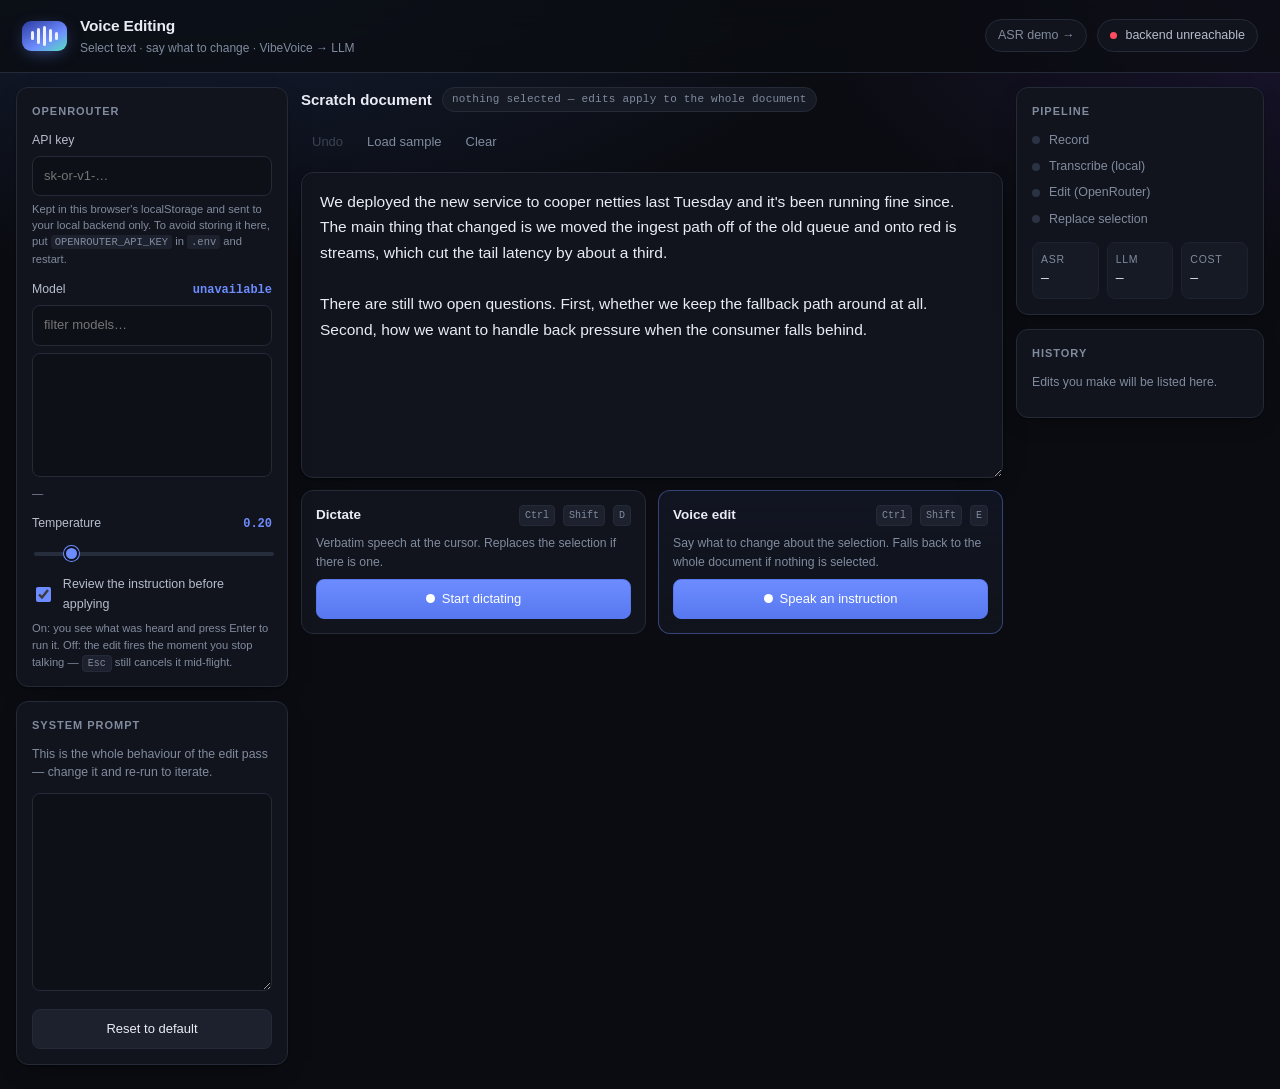
==== frontend/web/editor.html @ 38c7bf26 "Voice editing: select text, speak an instruction, an LLM rewrites it A second page (editor.html) pro" ====
<!doctype html>
<html lang="en">
<head>
<meta charset="utf-8">
<meta name="viewport" content="width=device-width, initial-scale=1">
<title>Voice Editing — VibeVoice</title>
<link rel="stylesheet" href="styles.css">
<link rel="stylesheet" href="editor.css">
<link rel="icon" href="data:image/svg+xml,<svg xmlns='http://www.w3.org/2000/svg' viewBox='0 0 32 32'><text y='26' font-size='26'>🗣️</text></svg>">
</head>
<body>

<header class="topbar">
  <div class="brand">
    <div class="brand-mark" aria-hidden="true">
      <span></span><span></span><span></span><span></span><span></span>
    </div>
    <div class="brand-text">
      <h1>Voice Editing</h1>
      <p>Select text · say what to change · VibeVoice → LLM</p>
    </div>
  </div>
  <div class="topbar-right">
    <a class="navlink" href="/">ASR demo →</a>
    <div class="health" id="health">
      <span class="dot" id="health-dot"></span>
      <span id="health-text">connecting…</span>
    </div>
  </div>
</header>

<main class="layout editor-layout">

  <!-- ---------------------------------------------------------- settings -->
  <aside class="rail rail-left">
    <section class="panel">
      <h2>OpenRouter</h2>
      <div id="key-server" class="key-note ok" hidden>
        Using the key from the backend environment. Nothing is stored in this browser.
      </div>
      <label class="field" id="key-field">
        <span>API key</span>
        <input type="password" id="api-key" placeholder="sk-or-v1-…" autocomplete="off" spellcheck="false">
        <small>Kept in this browser's localStorage and sent to your local backend only.
          To avoid storing it here, put <code>OPENROUTER_API_KEY</code> in <code>.env</code> and restart.</small>
      </label>

      <label class="field">
        <span>Model <b id="model-count"></b></span>
        <input type="text" id="model-search" placeholder="filter models…" spellcheck="false">
        <select id="model" size="8"></select>
        <small id="model-price">—</small>
      </label>

      <label class="field">
        <span>Temperature <b id="temp-val">0.20</b></span>
        <input type="range" id="temperature" min="0" max="1.5" step="0.05" value="0.2">
      </label>

      <label class="switch">
        <input type="checkbox" id="review-mode" checked>
        <span>Review the instruction before applying</span>
      </label>
      <small class="switch-note">On: you see what was heard and press Enter to run it.
        Off: the edit fires the moment you stop talking &mdash; <kbd>Esc</kbd> still cancels it mid-flight.</small>
    </section>

    <section class="panel">
      <h2>System prompt</h2>
      <p class="hint">This is the whole behaviour of the edit pass — change it and re-run to iterate.</p>
      <textarea id="system-prompt" rows="10" spellcheck="false"></textarea>
      <div class="btn-row">
        <button class="btn" id="btn-reset-prompt">Reset to default</button>
      </div>
    </section>
  </aside>

  <!-- ------------------------------------------------------------- stage -->
  <section class="stage">

    <div class="stage-head">
      <div class="stage-title">
        <h2>Scratch document</h2>
        <span class="chip" id="sel-info">nothing selected</span>
      </div>
      <div class="stage-actions">
        <button class="btn btn-ghost" id="btn-undo" disabled>Undo</button>
        <button class="btn btn-ghost" id="btn-sample">Load sample</button>
        <button class="btn btn-ghost" id="btn-clear-doc">Clear</button>
      </div>
    </div>

    <textarea id="doc" class="doc" spellcheck="false"
      placeholder="Type or dictate here, then select a passage and tell the model what to change."></textarea>

    <div class="actions">
      <div class="action-card">
        <div class="action-head">
          <h3>Dictate</h3>
          <kbd>Ctrl</kbd><kbd>Shift</kbd><kbd>D</kbd>
        </div>
        <p>Verbatim speech at the cursor. Replaces the selection if there is one.</p>
        <button class="btn btn-primary" id="btn-dictate">
          <span class="rec-dot"></span> Start dictating
        </button>
      </div>

      <div class="action-card accent">
        <div class="action-head">
          <h3>Voice edit</h3>
          <kbd>Ctrl</kbd><kbd>Shift</kbd><kbd>E</kbd>
        </div>
        <p>Say what to change about the selection. Falls back to the whole document if nothing is selected.</p>
        <button class="btn btn-primary" id="btn-edit">
          <span class="rec-dot"></span> Speak an instruction
        </button>
      </div>
    </div>

    <div class="instruction" id="instruction" hidden>
      <div class="instruction-head">
        <span class="instruction-label" id="instruction-label">instruction</span>
        <span class="instruction-hint" id="instruction-hint"><kbd>Esc</kbd> cancels</span>
      </div>
      <textarea id="instruction-text" rows="2" spellcheck="false" readonly
        placeholder="listening…"></textarea>
      <div class="instruction-actions" id="instruction-actions" hidden>
        <button class="btn btn-primary" id="btn-apply">Apply edit &nbsp;<kbd>&crarr;</kbd></button>
        <button class="btn" id="btn-discard">Discard &nbsp;<kbd>Esc</kbd></button>
        <button class="btn btn-ghost" id="btn-rerecord">Say it again</button>
      </div>
    </div>

    <div class="panel result" id="result" hidden>
      <div class="result-head">
        <h3>Last edit</h3>
        <span class="chip" id="result-meta"></span>
        <button class="btn btn-ghost" id="btn-retry" title="Undo and run the same instruction again">Retry</button>
      </div>
      <div class="diff" id="diff"></div>
    </div>
  </section>

  <!-- --------------------------------------------------------- telemetry -->
  <aside class="rail rail-right">
    <section class="panel">
      <h2>Pipeline</h2>
      <ol class="steps" id="steps">
        <li data-step="record"><span></span>Record</li>
        <li data-step="asr"><span></span>Transcribe (local)</li>
        <li data-step="llm"><span></span>Edit (OpenRouter)</li>
        <li data-step="apply"><span></span>Replace selection</li>
      </ol>
      <div class="stat-grid two three">
        <div class="stat"><span class="stat-k">ASR</span><span class="stat-v" id="m-asr">—</span></div>
        <div class="stat"><span class="stat-k">LLM</span><span class="stat-v" id="m-llm">—</span></div>
        <div class="stat"><span class="stat-k">Cost</span><span class="stat-v" id="m-cost">—</span></div>
      </div>
    </section>

    <section class="panel">
      <h2>History</h2>
      <div id="history" class="history"><p class="hint">Edits you make will be listed here.</p></div>
    </section>
  </aside>
</main>

<div id="toast" class="toast" hidden></div>

<script src="editor.js"></script>
</body>
</html>
---- frontend/web/styles.css ----
/* VibeVoice Streaming ASR demo UI */

:root {
  color-scheme: dark;
  --bg: #0a0c11;
  --bg-grad: radial-gradient(1200px 600px at 15% -10%, #17203a 0%, transparent 60%),
             radial-gradient(900px 500px at 100% 0%, #1b1430 0%, transparent 55%);
  --surface: #11141c;
  --surface-2: #161a24;
  --surface-3: #1c212d;
  --line: #242a38;
  --line-soft: #1d2230;
  --fg: #e9ecf5;
  --fg-dim: #b6bdcd;
  --muted: #818b9f;
  --accent: #6d8cff;
  --accent-soft: rgba(109, 140, 255, .14);
  --ok: #3ddc97;
  --warn: #ffb454;
  --rec: #ff4d5e;
  --radius: 12px;
  --radius-sm: 8px;
  --shadow: 0 1px 2px rgba(0,0,0,.4), 0 8px 24px -12px rgba(0,0,0,.6);
  --mono: ui-monospace, SFMono-Regular, "SF Mono", Menlo, Consolas, "Liberation Mono", monospace;
  --sans: -apple-system, BlinkMacSystemFont, "Segoe UI", Roboto, Inter, "Helvetica Neue",
          "PingFang SC", "Hiragino Sans", "Noto Sans CJK SC", sans-serif;
}

* { box-sizing: border-box; }

/* Class rules below set display: flex/grid, which outrank the UA stylesheet's
   [hidden] { display: none }. Without this, every `hidden` panel stays visible. */
[hidden] { display: none !important; }

html, body { height: 100%; }

body {
  margin: 0;
  font-family: var(--sans);
  font-size: 14.5px;
  line-height: 1.55;
  color: var(--fg);
  background: var(--bg);
  background-image: var(--bg-grad);
  background-attachment: fixed;
  display: flex;
  flex-direction: column;
  min-height: 100vh;
}

h1, h2, h3 { margin: 0; font-weight: 600; }

/* ------------------------------------------------------------- topbar */

.topbar {
  display: flex; align-items: center; justify-content: space-between;
  gap: 16px; flex-wrap: wrap;
  padding: 14px 22px;
  border-bottom: 1px solid var(--line);
  background: rgba(10, 12, 17, .75);
  backdrop-filter: blur(14px);
  position: sticky; top: 0; z-index: 40;
}

.brand { display: flex; align-items: center; gap: 13px; }

.brand-mark {
  display: flex; align-items: center; gap: 3px; height: 30px;
  padding: 0 9px; border-radius: 9px;
  background: linear-gradient(150deg, #2c3ba0, #6d8cff 60%, #58e0c0);
  box-shadow: 0 4px 18px -6px rgba(109,140,255,.7);
}
.brand-mark span {
  display: block; width: 3px; border-radius: 3px; background: #eef1ff;
  animation: eq 1.4s ease-in-out infinite;
}
.brand-mark span:nth-child(1) { height: 9px;  animation-delay: 0s; }
.brand-mark span:nth-child(2) { height: 16px; animation-delay: .18s; }
.brand-mark span:nth-child(3) { height: 20px; animation-delay: .36s; }
.brand-mark span:nth-child(4) { height: 13px; animation-delay: .54s; }
.brand-mark span:nth-child(5) { height: 8px;  animation-delay: .72s; }
@keyframes eq { 50% { transform: scaleY(.42); opacity: .75; } }

.brand-text h1 { font-size: 15.5px; letter-spacing: -.01em; }
.brand-text p { margin: 1px 0 0; font-size: 12px; color: var(--muted); }

.topbar-right { display: flex; align-items: center; gap: 10px; }

.health {
  display: inline-flex; align-items: center; gap: 8px;
  padding: 6px 12px; border-radius: 999px;
  border: 1px solid var(--line); background: var(--surface);
  font-size: 12.5px; color: var(--fg-dim);
}
.dot { width: 7px; height: 7px; border-radius: 50%; background: var(--muted); flex: none; }
.dot.ok { background: var(--ok); box-shadow: 0 0 0 3px rgba(61,220,151,.15); }
.dot.busy { background: var(--warn); animation: pulse 1.1s infinite; }
.dot.err { background: var(--rec); }
@keyframes pulse { 50% { opacity: .25; } }

.navlink {
  font-size: 12.5px; color: var(--muted); text-decoration: none;
  padding: 6px 12px; border-radius: 999px;
  border: 1px solid var(--line); background: var(--surface);
  transition: color .14s, border-color .14s;
}
.navlink:hover { color: var(--fg); border-color: #39435c; }

.gpu-pill {
  font-family: var(--mono); font-size: 11.5px; color: var(--muted);
  padding: 6px 11px; border-radius: 999px;
  border: 1px solid var(--line); background: var(--surface);
}

/* ------------------------------------------------------------- banner */

.banner {
  display: flex; align-items: center; gap: 14px;
  margin: 14px 22px -4px; padding: 13px 16px;
  border: 1px solid rgba(255,180,84,.28); border-radius: var(--radius);
  background: rgba(255,180,84,.07); font-size: 13.5px;
}
.banner strong { display: block; font-weight: 600; }
.banner span { color: var(--fg-dim); font-size: 12.5px; }
.spinner {
  width: 17px; height: 17px; flex: none; border-radius: 50%;
  border: 2px solid rgba(255,180,84,.25); border-top-color: var(--warn);
  animation: spin .8s linear infinite;
}
@keyframes spin { to { transform: rotate(360deg); } }

/* ------------------------------------------------------------- layout */

.layout {
  flex: 1;
  display: grid;
  grid-template-columns: 288px minmax(0, 1fr) 268px;
  gap: 16px;
  padding: 16px 22px 26px;
  align-items: start;
}

.rail { display: flex; flex-direction: column; gap: 14px; position: sticky; top: 74px; }

.panel {
  background: var(--surface);
  border: 1px solid var(--line);
  border-radius: var(--radius);
  padding: 15px;
  box-shadow: var(--shadow);
}
.panel > h2 {
  font-size: 11px; text-transform: uppercase; letter-spacing: .09em;
  color: var(--muted); margin-bottom: 11px; font-weight: 600;
}

.hint { margin: 0 0 11px; font-size: 12.3px; color: var(--muted); line-height: 1.5; }
.hint b { color: var(--fg-dim); font-weight: 600; }

/* --------------------------------------------------------------- tabs */

.tabs {
  display: grid; grid-template-columns: repeat(4, 1fr); gap: 4px;
  padding: 4px; border-radius: var(--radius);
  background: var(--surface); border: 1px solid var(--line);
}
.tab {
  display: flex; flex-direction: column; align-items: center; gap: 4px;
  padding: 9px 4px; border: 0; border-radius: var(--radius-sm);
  background: transparent; color: var(--muted);
  font: inherit; font-size: 11.5px; font-weight: 500; cursor: pointer;
  transition: background .14s, color .14s;
}
.tab svg { width: 17px; height: 17px; fill: none; stroke: currentColor; stroke-width: 1.7; stroke-linecap: round; stroke-linejoin: round; }
.tab:hover { color: var(--fg-dim); background: var(--surface-2); }
.tab.is-active { background: var(--accent-soft); color: #a9bcff; }

/* ------------------------------------------------------------ buttons */

.btn {
  font: inherit; font-size: 13px; font-weight: 500;
  display: inline-flex; align-items: center; justify-content: center; gap: 7px;
  padding: 9px 15px; min-height: 38px;
  border-radius: var(--radius-sm); cursor: pointer;
  border: 1px solid var(--line); background: var(--surface-3); color: var(--fg);
  transition: background .14s, border-color .14s, transform .06s;
}
.btn:hover:not(:disabled) { background: #232937; border-color: #303849; }
.btn:active:not(:disabled) { transform: translateY(1px); }
.btn:disabled { opacity: .4; cursor: not-allowed; }
.btn-primary {
  background: linear-gradient(180deg, #6d8cff, #5878f0);
  border-color: #5878f0; color: #fff;
}
.btn-primary:hover:not(:disabled) { background: linear-gradient(180deg, #7e99ff, #6584f5); border-color: #6584f5; }
.btn-ghost { background: transparent; border-color: transparent; color: var(--muted); padding: 7px 10px; min-height: 32px; }
.btn-ghost:hover:not(:disabled) { background: var(--surface-2); color: var(--fg); border-color: transparent; }
.btn-row { display: flex; gap: 8px; margin-top: 12px; }
.btn-row .btn { flex: 1; }

.rec-dot { width: 9px; height: 9px; border-radius: 50%; background: #fff; flex: none; }
.is-recording .rec-dot { background: var(--rec); animation: pulse 1s infinite; }

/* -------------------------------------------------------------- scope */

.scope {
  width: 100%; height: 84px; display: block;
  border-radius: var(--radius-sm);
  background: linear-gradient(180deg, #0d1017, #0b0e14);
  border: 1px solid var(--line-soft);
}
.mic-meta {
  display: flex; justify-content: space-between; align-items: center;
  margin-top: 10px; font-family: var(--mono); font-size: 12px; color: var(--muted);
}

/* ----------------------------------------------------------- dropzone */

.dropzone {
  position: relative; display: flex; flex-direction: column;
  align-items: center; text-align: center; gap: 7px;
  padding: 22px 14px; cursor: pointer;
  border: 1.5px dashed #2c3446; border-radius: var(--radius);
  background: var(--surface-2); transition: border-color .15s, background .15s;
}
.dropzone:hover, .dropzone.is-over { border-color: var(--accent); background: var(--accent-soft); }
.dropzone input { position: absolute; inset: 0; opacity: 0; cursor: pointer; }
.dropzone svg { width: 24px; height: 24px; fill: none; stroke: var(--accent); stroke-width: 1.6; stroke-linecap: round; stroke-linejoin: round; }
.dropzone strong { font-size: 13px; font-weight: 600; }
.dropzone span { font-size: 11.5px; color: var(--muted); line-height: 1.45; }

/* ----------------------------------------------------------- examples */

.examples { display: flex; flex-direction: column; gap: 9px; }
.example {
  text-align: left; width: 100%; cursor: pointer;
  padding: 11px 12px; border-radius: var(--radius-sm);
  border: 1px solid var(--line); background: var(--surface-2); color: var(--fg);
  font: inherit; transition: border-color .14s, background .14s;
}
.example:hover { border-color: #39435c; background: var(--surface-3); }
.example.is-active { border-color: var(--accent); background: var(--accent-soft); }
.example b { display: block; font-size: 13px; font-weight: 600; margin-bottom: 3px; }
.example span { display: block; font-size: 11.7px; color: var(--muted); line-height: 1.45; }
.example .tagline { margin-top: 6px; font-family: var(--mono); font-size: 10.5px; color: #7f8bff; }

.compare-source { display: flex; flex-direction: column; gap: 9px; }

/* ------------------------------------------------------------- fields */

.field { display: block; margin-bottom: 13px; }
.field > span {
  display: flex; justify-content: space-between; align-items: baseline;
  font-size: 12.3px; color: var(--fg-dim); margin-bottom: 6px;
}
.field > span em { font-style: normal; font-family: var(--mono); font-size: 11px; color: var(--muted); }
.field > span b { font-family: var(--mono); font-size: 12px; color: var(--accent); }
.field small { display: block; margin-top: 5px; font-size: 11.2px; color: var(--muted); line-height: 1.45; }

textarea, input[type="text"] {
  width: 100%; padding: 9px 11px; resize: vertical;
  border-radius: var(--radius-sm); border: 1px solid var(--line);
  background: #0d1017; color: var(--fg); font: inherit; font-size: 13px;
}
textarea:focus, input[type="text"]:focus { outline: none; border-color: var(--accent); box-shadow: 0 0 0 3px var(--accent-soft); }
textarea::placeholder { color: #5b6479; }

input[type="range"] {
  -webkit-appearance: none; appearance: none;
  width: 100%; height: 4px; border-radius: 3px; background: #262d3d; outline: none;
}
input[type="range"]::-webkit-slider-thumb {
  -webkit-appearance: none; appearance: none;
  width: 15px; height: 15px; border-radius: 50%; cursor: pointer;
  background: var(--accent); border: 2px solid #0d1017;
  box-shadow: 0 0 0 1px var(--accent);
}
input[type="range"]::-moz-range-thumb {
  width: 13px; height: 13px; border-radius: 50%; cursor: pointer;
  background: var(--accent); border: 2px solid #0d1017;
}

.switch { display: flex; align-items: center; gap: 9px; font-size: 12.5px; color: var(--fg-dim); cursor: pointer; }
.switch input { accent-color: var(--accent); width: 15px; height: 15px; cursor: pointer; }

/* -------------------------------------------------------------- stage */

.stage {
  display: flex; flex-direction: column; gap: 12px; min-width: 0;
}

.stage-head { display: flex; align-items: center; justify-content: space-between; gap: 12px; flex-wrap: wrap; }
.stage-title { display: flex; align-items: center; gap: 10px; }
.stage-title h2 { font-size: 15px; }
.stage-actions { display: flex; gap: 2px; }

.chip {
  font-size: 11px; font-family: var(--mono); letter-spacing: .02em;
  padding: 3px 9px; border-radius: 999px;
  border: 1px solid var(--line); background: var(--surface-2); color: var(--muted);
}
.chip-accent { border-color: rgba(109,140,255,.4); background: var(--accent-soft); color: #a9bcff; }
.chip.live { border-color: rgba(255,77,94,.45); background: rgba(255,77,94,.12); color: #ff8d99; }
.chip.busy { border-color: rgba(255,180,84,.4); background: rgba(255,180,84,.1); color: var(--warn); }
.chip.done { border-color: rgba(61,220,151,.4); background: rgba(61,220,151,.1); color: var(--ok); }

.player-bar {
  display: flex; align-items: center; gap: 12px; flex-wrap: wrap;
  padding: 10px 13px; border-radius: var(--radius);
  border: 1px solid var(--line); background: var(--surface);
}
.player-bar audio { flex: 1; min-width: 220px; height: 34px; }
.player-label { font-size: 12px; color: var(--muted); font-family: var(--mono); }

.transcript-wrap {
  /* Fixed box so the panel never leaves dead space under a short transcript. */
  position: relative; height: clamp(340px, 62vh, 640px);
  border: 1px solid var(--line); border-radius: var(--radius);
  background: var(--surface); box-shadow: var(--shadow);
  overflow: hidden;
}
.transcript-wrap > .transcript { position: absolute; inset: 0; }
.transcript {
  overflow-y: auto;
  padding: 18px 20px; display: flex; flex-direction: column; gap: 13px;
  scroll-behavior: smooth;
}
.transcript.compact {
  padding: 13px 14px; gap: 9px; font-size: 13.3px;
  height: clamp(220px, 38vh, 420px);
}

.empty {
  position: absolute; inset: 0; display: flex; flex-direction: column;
  align-items: center; justify-content: center; gap: 12px; text-align: center;
  padding: 28px; color: var(--muted); pointer-events: none;
}
.empty svg { width: 34px; height: 34px; fill: none; stroke: #39435c; stroke-width: 1.4; stroke-linecap: round; }
.empty p { margin: 0; font-size: 13px; line-height: 1.65; max-width: 380px; }
.empty b { color: var(--fg-dim); }

/* ---------------------------------------------------------- utterance */

.utt {
  display: grid; grid-template-columns: auto minmax(0, 1fr); gap: 11px;
  animation: rise .22s ease-out;
}
@keyframes rise { from { opacity: 0; transform: translateY(5px); } }

.utt-avatar {
  width: 30px; height: 30px; border-radius: 9px; flex: none;
  display: grid; place-items: center;
  font-size: 11.5px; font-weight: 700; font-family: var(--mono);
  color: #0a0c11;
}
.utt-body { min-width: 0; }
.utt-name {
  font-size: 11.5px; font-weight: 600; letter-spacing: .02em;
  margin-bottom: 2px; display: flex; align-items: baseline; gap: 8px;
}
.utt-time { font-family: var(--mono); font-size: 10.5px; color: #5f6879; font-weight: 400; }
.utt-text { font-size: 15px; line-height: 1.62; color: var(--fg); word-break: break-word; }
.utt.is-live .utt-text::after {
  content: ""; display: inline-block; width: 2px; height: 1em;
  margin-left: 2px; vertical-align: -.14em;
  background: var(--accent); animation: caret 1s steps(2) infinite;
}
@keyframes caret { 50% { opacity: 0; } }

.utt[data-speaker="none"] .utt-avatar { background: #39435c; color: var(--fg); }

/* ---------------------------------------------------------- raw panel */

.raw-panel {
  border: 1px solid var(--line); border-radius: var(--radius);
  background: var(--surface); padding: 13px 15px;
}
.raw-panel h3 { font-size: 11px; text-transform: uppercase; letter-spacing: .09em; color: var(--muted); margin-bottom: 8px; }
.raw-panel h3 small { text-transform: none; letter-spacing: 0; font-weight: 400; color: #5f6879; margin-left: 6px; }
.raw-panel pre {
  margin: 0; max-height: 190px; overflow: auto;
  font-family: var(--mono); font-size: 11.8px; line-height: 1.6;
  color: #9fb0d8; white-space: pre-wrap; word-break: break-word;
}

/* ------------------------------------------------------------ compare */

.compare-grid { display: grid; grid-template-columns: 1fr 1fr; gap: 12px; }
.compare-col {
  border: 1px solid var(--line); border-radius: var(--radius);
  background: var(--surface); overflow: hidden;
}
.compare-col .utt-text { white-space: pre-wrap; }
.compare-col h3 {
  display: flex; align-items: center; gap: 8px;
  font-size: 11px; text-transform: uppercase; letter-spacing: .09em; color: var(--muted);
  padding: 11px 14px; border-bottom: 1px solid var(--line-soft);
}
mark.hit {
  background: rgba(61,220,151,.22); color: #8ff0c6;
  border-radius: 3px; padding: 0 2px;
}

/* ---------------------------------------------------------- telemetry */

.stat-grid { display: grid; grid-template-columns: 1fr 1fr; gap: 8px; }
.stat-grid.two { margin-top: 10px; }
.stat-grid.three { grid-template-columns: repeat(3, 1fr); }
.stat-grid.three .stat { padding: 8px; }
.stat-grid.three .stat-v { font-size: 13px; }
.stat {
  padding: 9px 11px; border-radius: var(--radius-sm);
  background: var(--surface-2); border: 1px solid var(--line-soft);
}
.stat-k { display: block; font-size: 10.5px; text-transform: uppercase; letter-spacing: .07em; color: var(--muted); }
.stat-v { display: block; font-family: var(--mono); font-size: 15px; font-weight: 500; margin-top: 2px; }

.rtf { margin-top: 13px; }
.rtf-head { display: flex; justify-content: space-between; align-items: baseline; font-size: 12px; color: var(--fg-dim); margin-bottom: 6px; }
.rtf-head b { font-family: var(--mono); font-size: 14px; color: var(--ok); }
.rtf-bar { position: relative; height: 7px; border-radius: 4px; background: #1d2230; overflow: hidden; }
.rtf-fill { height: 100%; width: 0; border-radius: 4px; background: linear-gradient(90deg, #3ddc97, #6d8cff); transition: width .3s ease; }
.rtf-mark { position: absolute; top: -2px; bottom: -2px; left: 50%; width: 1px; background: #4a5570; }
.rtf small { display: block; margin-top: 6px; font-size: 10.8px; color: var(--muted); line-height: 1.45; }

.latency-chart {
  width: 100%; height: 76px; display: block; border-radius: var(--radius-sm);
  background: #0d1017; border: 1px solid var(--line-soft);
}

.kv { margin: 0; display: grid; grid-template-columns: auto 1fr; gap: 5px 12px; font-size: 12px; }
.kv dt { color: var(--muted); }
.kv dd { margin: 0; font-family: var(--mono); font-size: 11.5px; text-align: right; color: var(--fg-dim); overflow-wrap: break-word; }

/* -------------------------------------------------------------- toast */

.toast {
  position: fixed; left: 50%; bottom: 26px; transform: translateX(-50%);
  padding: 11px 18px; border-radius: 999px; z-index: 90;
  background: #1d2230; border: 1px solid var(--line); box-shadow: var(--shadow);
  font-size: 13px; animation: rise .2s ease-out;
}
.toast.err { border-color: rgba(255,77,94,.45); background: rgba(60,20,26,.96); color: #ffb3ba; }

/* ------------------------------------------------------------ scrollbar */

::-webkit-scrollbar { width: 9px; height: 9px; }
::-webkit-scrollbar-track { background: transparent; }
::-webkit-scrollbar-thumb { background: #262d3d; border-radius: 6px; border: 2px solid var(--surface); }
::-webkit-scrollbar-thumb:hover { background: #333c50; }

/* ----------------------------------------------------------- responsive */

/* Between these widths the rails get tighter rather than reflowing: a
   two-column grid with the telemetry rail spanning a third row put it behind
   the sticky left rail. */
@media (max-width: 1400px) {
  .layout { grid-template-columns: 272px minmax(0, 1fr) 248px; gap: 13px; padding: 14px 16px 24px; }
}

@media (max-width: 1100px) {
  .layout { grid-template-columns: minmax(0, 1fr); padding: 14px 16px 24px; }
  .rail { position: static; }
  .rail-right { display: grid; grid-template-columns: repeat(auto-fit, minmax(260px, 1fr)); align-items: start; }
  .transcript-wrap { height: clamp(320px, 55vh, 560px); }
  .compare-grid { grid-template-columns: 1fr; }
  .banner { margin: 12px 16px -4px; }
}

@media (max-width: 640px) {
  .topbar { padding: 12px 16px; }
  .rail-right { grid-template-columns: 1fr; }
  .stage-actions { width: 100%; justify-content: flex-start; }
  .utt-text { font-size: 14.5px; }
  .tabs { grid-template-columns: repeat(2, 1fr); }
}

@media (prefers-reduced-motion: reduce) {
  *, *::before, *::after { animation-duration: .01ms !important; animation-iteration-count: 1 !important; transition-duration: .01ms !important; }
  .transcript { scroll-behavior: auto; }
}
---- frontend/web/editor.css ----
/* Voice-editing page. Rides on styles.css for tokens, panels and controls. */

.navlink {
  font-size: 12.5px; color: var(--muted); text-decoration: none;
  padding: 6px 12px; border-radius: 999px;
  border: 1px solid var(--line); background: var(--surface);
  transition: color .14s, border-color .14s;
}
.navlink:hover { color: var(--fg); border-color: #39435c; }

.editor-layout { align-items: start; }

/* ------------------------------------------------------------- settings */

.key-note {
  font-size: 12px; line-height: 1.5; padding: 9px 11px; margin-bottom: 12px;
  border-radius: var(--radius-sm); border: 1px solid var(--line);
  background: var(--surface-2); color: var(--fg-dim);
}
.key-note.ok { border-color: rgba(61,220,151,.35); background: rgba(61,220,151,.08); }

input[type="password"] {
  width: 100%; padding: 9px 11px;
  border-radius: var(--radius-sm); border: 1px solid var(--line);
  background: #0d1017; color: var(--fg); font: inherit; font-size: 13px;
}
input[type="password"]:focus, #model-search:focus {
  outline: none; border-color: var(--accent); box-shadow: 0 0 0 3px var(--accent-soft);
}

select#model {
  width: 100%; margin-top: 7px; padding: 5px;
  border-radius: var(--radius-sm); border: 1px solid var(--line);
  background: #0d1017; color: var(--fg);
  font-family: var(--mono); font-size: 11.5px;
}
select#model option { padding: 4px 6px; }
select#model option:checked { background: var(--accent-soft); }

.field small code {
  font-family: var(--mono); font-size: 10.5px;
  background: var(--surface-3); padding: 1px 4px; border-radius: 3px;
}

#system-prompt {
  font-family: var(--mono); font-size: 11.5px; line-height: 1.55;
  min-height: 150px; resize: vertical;
}

/* ------------------------------------------------------------- document */

.doc {
  width: 100%; min-height: 260px; height: clamp(260px, 34vh, 420px);
  padding: 16px 18px; resize: vertical;
  border-radius: var(--radius); border: 1px solid var(--line);
  background: var(--surface); color: var(--fg);
  font-family: var(--sans); font-size: 15.5px; line-height: 1.65;
  box-shadow: var(--shadow);
}
.doc:focus { outline: none; border-color: var(--accent); box-shadow: 0 0 0 3px var(--accent-soft); }
.doc::selection { background: rgba(109,140,255,.34); }

/* -------------------------------------------------------------- actions */

.actions { display: grid; grid-template-columns: 1fr 1fr; gap: 12px; }

.action-card {
  padding: 14px; border-radius: var(--radius);
  border: 1px solid var(--line); background: var(--surface);
  display: flex; flex-direction: column; gap: 8px;
}
.action-card.accent { border-color: rgba(109,140,255,.4); background: linear-gradient(180deg, rgba(109,140,255,.07), var(--surface)); }
.action-head { display: flex; align-items: center; gap: 8px; flex-wrap: wrap; }
.action-head h3 { font-size: 13.5px; margin-right: auto; }
.action-card p { margin: 0; font-size: 12.2px; color: var(--muted); line-height: 1.5; flex: 1; }
.action-card .btn { width: 100%; }

kbd {
  font-family: var(--mono); font-size: 10px; padding: 2px 5px;
  border-radius: 4px; border: 1px solid var(--line);
  background: var(--surface-3); color: var(--muted);
}

.is-recording { background: linear-gradient(180deg, #ff5f6d, #e8404f) !important; border-color: #e8404f !important; }

/* ---------------------------------------------------------- instruction */

.instruction {
  padding: 12px 14px; border-radius: var(--radius);
  border: 1px solid rgba(109,140,255,.32); background: var(--accent-soft);
  display: flex; flex-direction: column; gap: 9px;
}
.instruction-head { display: flex; align-items: baseline; gap: 10px; }
.instruction-label {
  font-family: var(--mono); font-size: 10px; text-transform: uppercase;
  letter-spacing: .08em; color: #a9bcff;
}
.instruction-hint { margin-left: auto; font-size: 11.5px; color: var(--muted); }
.instruction-hint kbd { margin: 0 1px; }

#instruction-text {
  width: 100%; resize: vertical; border-radius: var(--radius-sm);
  border: 1px solid transparent; background: transparent; color: var(--fg);
  font: inherit; font-size: 14.5px; line-height: 1.55; padding: 4px 2px;
}
#instruction-text:read-only { cursor: default; }
#instruction-text.editable {
  background: #0d1017; border-color: var(--line); padding: 9px 11px;
}
#instruction-text.editable:focus {
  outline: none; border-color: var(--accent); box-shadow: 0 0 0 3px var(--accent-soft);
}

.instruction-actions { display: flex; gap: 8px; flex-wrap: wrap; }
.instruction-actions .btn { min-height: 34px; padding: 7px 13px; font-size: 12.5px; }
.instruction-actions kbd { background: rgba(0,0,0,.25); border-color: rgba(255,255,255,.15); color: inherit; }

.switch-note {
  display: block; margin: 6px 0 0; font-size: 11.2px;
  color: var(--muted); line-height: 1.5;
}

#btn-retry { margin-left: auto; }

/* ----------------------------------------------------------------- diff */

.result-head { display: flex; align-items: center; gap: 10px; margin-bottom: 10px; }
.result-head h3 { font-size: 11px; text-transform: uppercase; letter-spacing: .09em; color: var(--muted); }
.diff { font-size: 14.5px; line-height: 1.7; word-break: break-word; max-height: 220px; overflow-y: auto; }
.diff del { background: rgba(255,77,94,.16); color: #ff9aa4; text-decoration: line-through; text-decoration-thickness: 1px; border-radius: 3px; padding: 0 2px; }
.diff ins { background: rgba(61,220,151,.16); color: #7fe9bd; text-decoration: none; border-radius: 3px; padding: 0 2px; }

/* ---------------------------------------------------------------- steps */

.steps { list-style: none; margin: 0 0 13px; padding: 0; display: flex; flex-direction: column; gap: 7px; }
.steps li {
  display: flex; align-items: center; gap: 9px;
  font-size: 12.5px; color: var(--muted); transition: color .15s;
}
.steps li span {
  width: 8px; height: 8px; border-radius: 50%; flex: none;
  background: #2a3244; transition: background .15s, box-shadow .15s;
}
.steps li.active { color: var(--fg); }
.steps li.active span { background: var(--warn); animation: pulse 1.1s infinite; }
.steps li.done { color: var(--fg-dim); }
.steps li.done span { background: var(--ok); box-shadow: 0 0 0 3px rgba(61,220,151,.14); }

/* -------------------------------------------------------------- history */

.history { display: flex; flex-direction: column; gap: 8px; max-height: 320px; overflow-y: auto; }
.history-item {
  padding: 9px 11px; border-radius: var(--radius-sm);
  border: 1px solid var(--line-soft); background: var(--surface-2);
  font-size: 12px; line-height: 1.5;
}
.history-item b { display: block; color: var(--fg-dim); font-weight: 600; margin-bottom: 3px; }
.history-item span { display: block; color: var(--muted); }
.history-item em {
  display: block; margin-top: 4px; font-style: normal;
  font-family: var(--mono); font-size: 10.5px; color: #6c7789;
}

/* ----------------------------------------------------------- responsive */

@media (max-width: 1100px) {
  .actions { grid-template-columns: 1fr; }
}
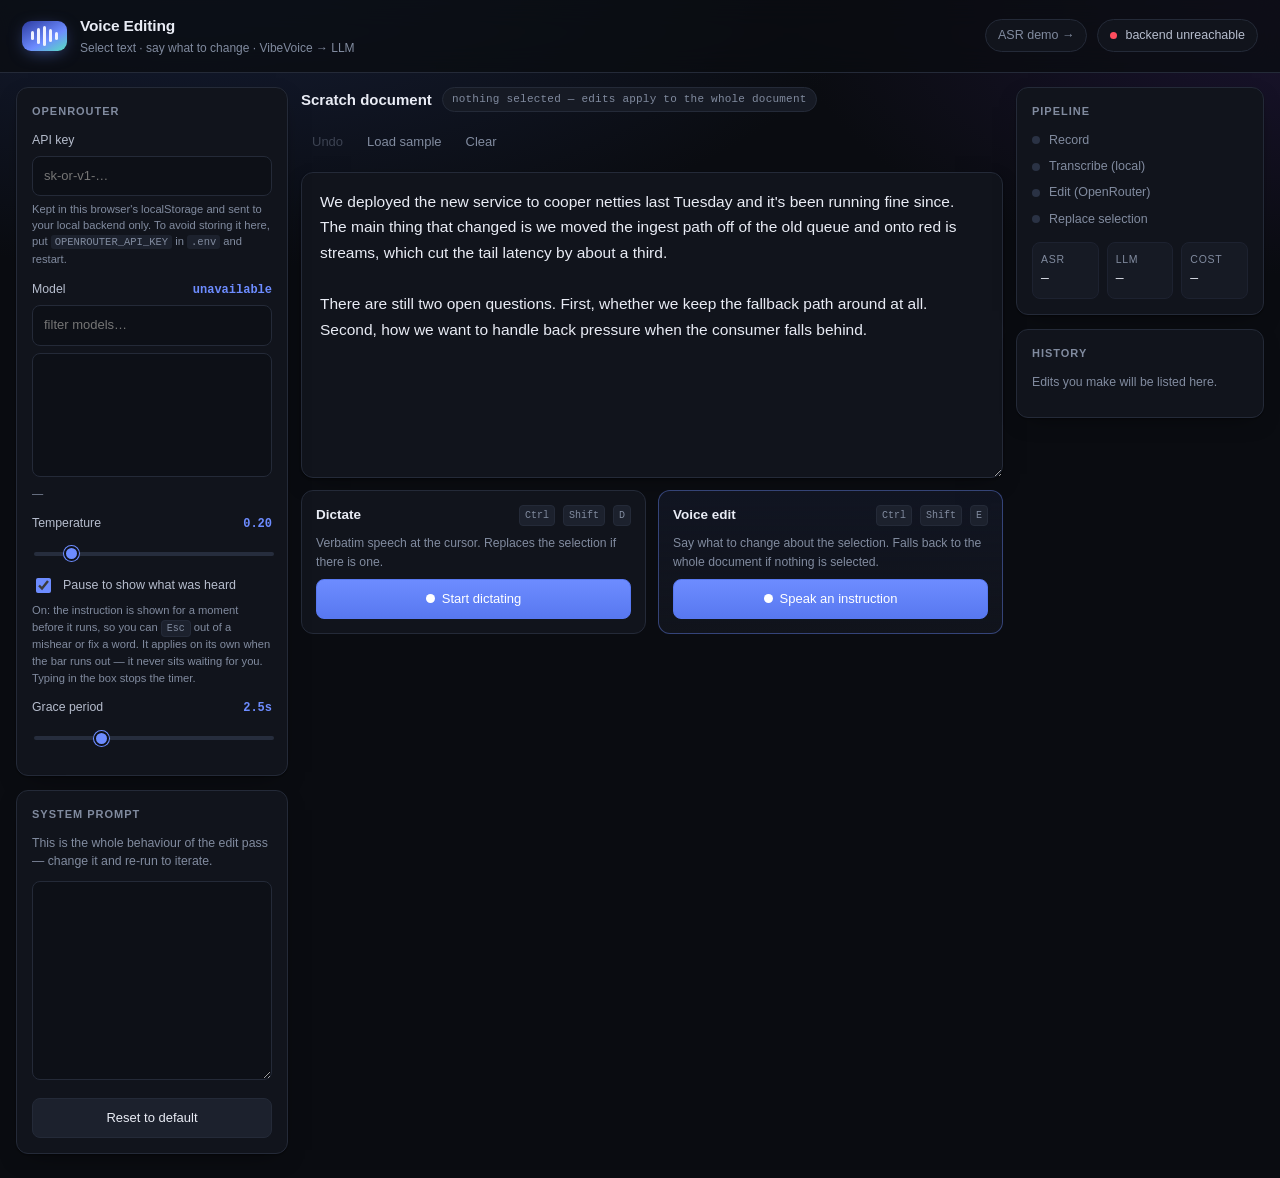
==== commit 912742bc: "Voice edit: make the review a grace period, not a gate The edit step looked hung after transcribing." ====
--- a/frontend/web/editor.html
+++ b/frontend/web/editor.html
@@ -59,10 +59,16 @@
 
       <label class="switch">
         <input type="checkbox" id="review-mode" checked>
-        <span>Review the instruction before applying</span>
+        <span>Pause to show what was heard</span>
       </label>
-      <small class="switch-note">On: you see what was heard and press Enter to run it.
-        Off: the edit fires the moment you stop talking &mdash; <kbd>Esc</kbd> still cancels it mid-flight.</small>
+      <small class="switch-note">On: the instruction is shown for a moment before it runs, so you can
+        <kbd>Esc</kbd> out of a mishear or fix a word. It applies on its own when the bar runs out &mdash;
+        it never sits waiting for you. Typing in the box stops the timer.</small>
+
+      <label class="field" style="margin-top:12px">
+        <span>Grace period <b id="grace-val">2.5s</b></span>
+        <input type="range" id="grace" min="0.5" max="8" step="0.5" value="2.5">
+      </label>
     </section>
 
     <section class="panel">
@@ -93,6 +99,21 @@
     <textarea id="doc" class="doc" spellcheck="false"
       placeholder="Type or dictate here, then select a passage and tell the model what to change."></textarea>
 
+    <div class="instruction" id="instruction" hidden>
+      <div class="instruction-head">
+        <span class="instruction-label" id="instruction-label">instruction</span>
+        <span class="instruction-hint" id="instruction-hint"><kbd>Esc</kbd> cancels</span>
+      </div>
+      <textarea id="instruction-text" rows="2" spellcheck="false" readonly
+        placeholder="listening…"></textarea>
+      <div class="countdown" id="countdown" hidden><div class="countdown-fill" id="countdown-fill"></div></div>
+      <div class="instruction-actions" id="instruction-actions" hidden>
+        <button class="btn btn-primary" id="btn-apply">Apply now &nbsp;<kbd>&crarr;</kbd></button>
+        <button class="btn" id="btn-discard">Cancel &nbsp;<kbd>Esc</kbd></button>
+        <button class="btn btn-ghost" id="btn-rerecord">Say it again</button>
+      </div>
+    </div>
+
     <div class="actions">
       <div class="action-card">
         <div class="action-head">
@@ -117,19 +138,6 @@
       </div>
     </div>
 
-    <div class="instruction" id="instruction" hidden>
-      <div class="instruction-head">
-        <span class="instruction-label" id="instruction-label">instruction</span>
-        <span class="instruction-hint" id="instruction-hint"><kbd>Esc</kbd> cancels</span>
-      </div>
-      <textarea id="instruction-text" rows="2" spellcheck="false" readonly
-        placeholder="listening…"></textarea>
-      <div class="instruction-actions" id="instruction-actions" hidden>
-        <button class="btn btn-primary" id="btn-apply">Apply edit &nbsp;<kbd>&crarr;</kbd></button>
-        <button class="btn" id="btn-discard">Discard &nbsp;<kbd>Esc</kbd></button>
-        <button class="btn btn-ghost" id="btn-rerecord">Say it again</button>
-      </div>
-    </div>
 
     <div class="panel result" id="result" hidden>
       <div class="result-head">
--- a/frontend/web/editor.css
+++ b/frontend/web/editor.css
@@ -87,8 +87,9 @@
 
 .instruction {
   padding: 12px 14px; border-radius: var(--radius);
-  border: 1px solid rgba(109,140,255,.32); background: var(--accent-soft);
+  border: 1px solid rgba(109,140,255,.45); background: var(--accent-soft);
   display: flex; flex-direction: column; gap: 9px;
+  box-shadow: 0 0 0 3px rgba(109,140,255,.10);
 }
 .instruction-head { display: flex; align-items: baseline; gap: 10px; }
 .instruction-label {
@@ -109,6 +110,14 @@
 }
 #instruction-text.editable:focus {
   outline: none; border-color: var(--accent); box-shadow: 0 0 0 3px var(--accent-soft);
+}
+
+.countdown {
+  height: 3px; border-radius: 2px; background: rgba(109,140,255,.18); overflow: hidden;
+}
+.countdown-fill {
+  height: 100%; width: 100%; border-radius: 2px;
+  background: linear-gradient(90deg, var(--accent), var(--ok));
 }
 
 .instruction-actions { display: flex; gap: 8px; flex-wrap: wrap; }
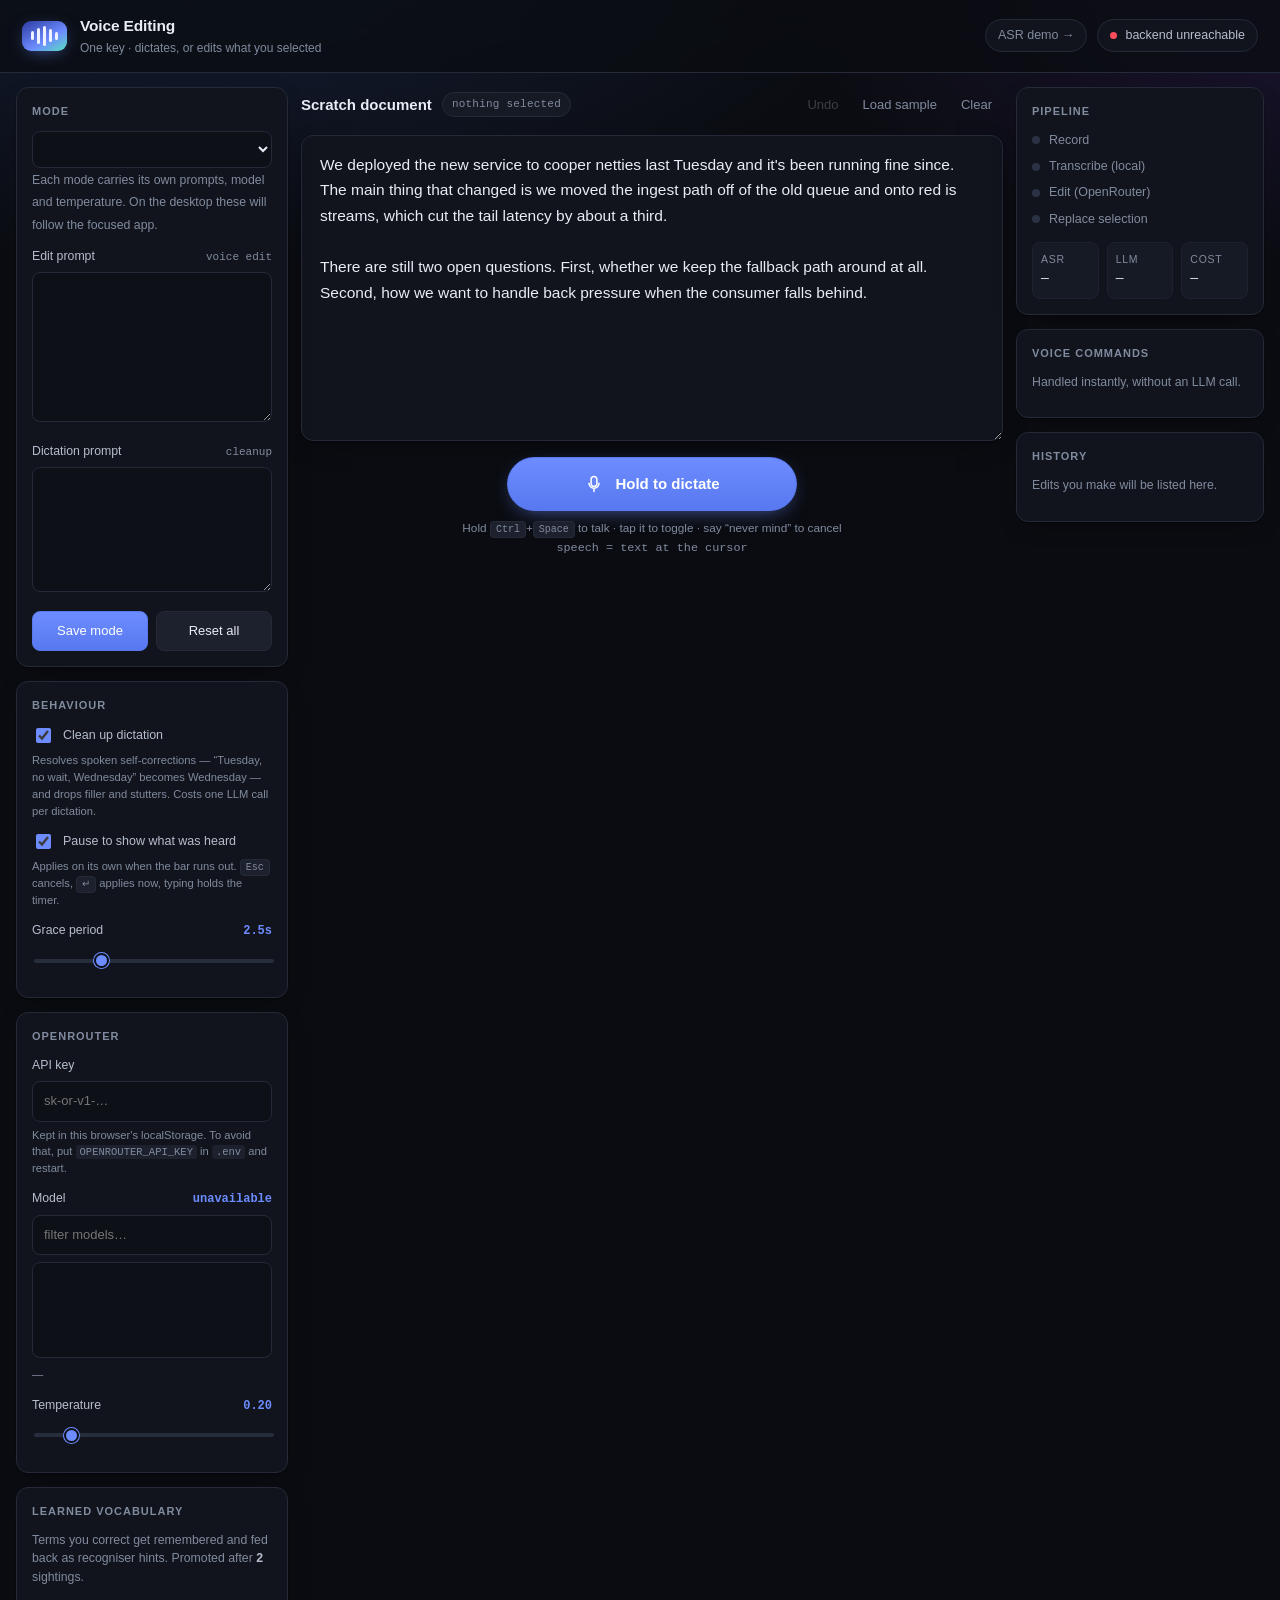
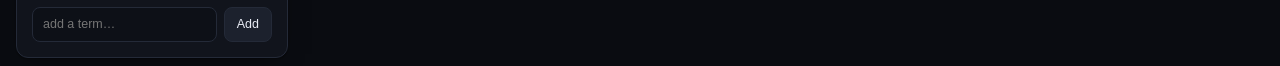
==== commit 13bdf598: "One key, voice commands, modes, dictation cleanup and learned vocabulary Collapses the two hotkeys i" ====
--- a/frontend/web/editor.html
+++ b/frontend/web/editor.html
@@ -17,7 +17,7 @@
     </div>
     <div class="brand-text">
       <h1>Voice Editing</h1>
-      <p>Select text · say what to change · VibeVoice → LLM</p>
+      <p>One key · dictates, or edits what you selected</p>
     </div>
   </div>
   <div class="topbar-right">
@@ -34,6 +34,48 @@
   <!-- ---------------------------------------------------------- settings -->
   <aside class="rail rail-left">
     <section class="panel">
+      <h2>Mode</h2>
+      <select id="mode" class="mode-select"></select>
+      <small class="hint" style="margin:8px 0 0">Each mode carries its own prompts, model and temperature.
+        On the desktop these will follow the focused app.</small>
+
+      <label class="field" style="margin-top:12px">
+        <span>Edit prompt <em>voice edit</em></span>
+        <textarea id="system-prompt" rows="7" spellcheck="false"></textarea>
+      </label>
+      <label class="field">
+        <span>Dictation prompt <em>cleanup</em></span>
+        <textarea id="dictation-prompt" rows="6" spellcheck="false"></textarea>
+      </label>
+      <div class="btn-row">
+        <button class="btn btn-primary" id="btn-save-mode">Save mode</button>
+        <button class="btn" id="btn-reset-modes">Reset all</button>
+      </div>
+    </section>
+
+    <section class="panel">
+      <h2>Behaviour</h2>
+      <label class="switch">
+        <input type="checkbox" id="cleanup-dictation" checked>
+        <span>Clean up dictation</span>
+      </label>
+      <small class="switch-note">Resolves spoken self-corrections &mdash; &ldquo;Tuesday, no wait, Wednesday&rdquo;
+        becomes Wednesday &mdash; and drops filler and stutters. Costs one LLM call per dictation.</small>
+
+      <label class="switch" style="margin-top:12px">
+        <input type="checkbox" id="review-mode" checked>
+        <span>Pause to show what was heard</span>
+      </label>
+      <small class="switch-note">Applies on its own when the bar runs out. <kbd>Esc</kbd> cancels,
+        <kbd>&crarr;</kbd> applies now, typing holds the timer.</small>
+
+      <label class="field" style="margin-top:12px">
+        <span>Grace period <b id="grace-val">2.5s</b></span>
+        <input type="range" id="grace" min="0.5" max="8" step="0.5" value="2.5">
+      </label>
+    </section>
+
+    <section class="panel">
       <h2>OpenRouter</h2>
       <div id="key-server" class="key-note ok" hidden>
         Using the key from the backend environment. Nothing is stored in this browser.
@@ -41,42 +83,29 @@
       <label class="field" id="key-field">
         <span>API key</span>
         <input type="password" id="api-key" placeholder="sk-or-v1-…" autocomplete="off" spellcheck="false">
-        <small>Kept in this browser's localStorage and sent to your local backend only.
-          To avoid storing it here, put <code>OPENROUTER_API_KEY</code> in <code>.env</code> and restart.</small>
-      </label>
-
+        <small>Kept in this browser's localStorage. To avoid that, put
+          <code>OPENROUTER_API_KEY</code> in <code>.env</code> and restart.</small>
+      </label>
       <label class="field">
         <span>Model <b id="model-count"></b></span>
         <input type="text" id="model-search" placeholder="filter models…" spellcheck="false">
-        <select id="model" size="8"></select>
+        <select id="model" size="6"></select>
         <small id="model-price">—</small>
       </label>
-
       <label class="field">
         <span>Temperature <b id="temp-val">0.20</b></span>
         <input type="range" id="temperature" min="0" max="1.5" step="0.05" value="0.2">
       </label>
-
-      <label class="switch">
-        <input type="checkbox" id="review-mode" checked>
-        <span>Pause to show what was heard</span>
-      </label>
-      <small class="switch-note">On: the instruction is shown for a moment before it runs, so you can
-        <kbd>Esc</kbd> out of a mishear or fix a word. It applies on its own when the bar runs out &mdash;
-        it never sits waiting for you. Typing in the box stops the timer.</small>
-
-      <label class="field" style="margin-top:12px">
-        <span>Grace period <b id="grace-val">2.5s</b></span>
-        <input type="range" id="grace" min="0.5" max="8" step="0.5" value="2.5">
-      </label>
-    </section>
-
-    <section class="panel">
-      <h2>System prompt</h2>
-      <p class="hint">This is the whole behaviour of the edit pass — change it and re-run to iterate.</p>
-      <textarea id="system-prompt" rows="10" spellcheck="false"></textarea>
-      <div class="btn-row">
-        <button class="btn" id="btn-reset-prompt">Reset to default</button>
+    </section>
+
+    <section class="panel">
+      <h2>Learned vocabulary</h2>
+      <p class="hint">Terms you correct get remembered and fed back as recogniser hints.
+        Promoted after <b id="promote-at">2</b> sightings.</p>
+      <div id="vocab-list" class="vocab"></div>
+      <div class="vocab-add">
+        <input type="text" id="vocab-input" placeholder="add a term…" spellcheck="false">
+        <button class="btn" id="btn-vocab-add">Add</button>
       </div>
     </section>
   </aside>
@@ -114,30 +143,17 @@
       </div>
     </div>
 
-    <div class="actions">
-      <div class="action-card">
-        <div class="action-head">
-          <h3>Dictate</h3>
-          <kbd>Ctrl</kbd><kbd>Shift</kbd><kbd>D</kbd>
-        </div>
-        <p>Verbatim speech at the cursor. Replaces the selection if there is one.</p>
-        <button class="btn btn-primary" id="btn-dictate">
-          <span class="rec-dot"></span> Start dictating
-        </button>
-      </div>
-
-      <div class="action-card accent">
-        <div class="action-head">
-          <h3>Voice edit</h3>
-          <kbd>Ctrl</kbd><kbd>Shift</kbd><kbd>E</kbd>
-        </div>
-        <p>Say what to change about the selection. Falls back to the whole document if nothing is selected.</p>
-        <button class="btn btn-primary" id="btn-edit">
-          <span class="rec-dot"></span> Speak an instruction
-        </button>
-      </div>
-    </div>
-
+    <div class="talk">
+      <button class="talk-btn" id="btn-talk">
+        <svg viewBox="0 0 24 24" aria-hidden="true"><path d="M12 15a3.5 3.5 0 0 0 3.5-3.5v-5a3.5 3.5 0 0 0-7 0v5A3.5 3.5 0 0 0 12 15Z"/><path d="M6 11a6 6 0 0 0 12 0M12 17v4"/></svg>
+        <span class="talk-label" id="talk-label">Hold to dictate</span>
+      </button>
+      <div class="talk-meta">
+        <span id="talk-hint">Hold <kbd>Ctrl</kbd>+<kbd>Space</kbd> to talk · tap it to toggle · say
+          &ldquo;never mind&rdquo; to cancel</span>
+        <span id="talk-target" class="talk-target"></span>
+      </div>
+    </div>
 
     <div class="panel result" id="result" hidden>
       <div class="result-head">
@@ -167,6 +183,12 @@
     </section>
 
     <section class="panel">
+      <h2>Voice commands</h2>
+      <p class="hint">Handled instantly, without an LLM call.</p>
+      <div id="command-list" class="commands"></div>
+    </section>
+
+    <section class="panel">
       <h2>History</h2>
       <div id="history" class="history"><p class="hint">Edits you make will be listed here.</p></div>
     </section>
--- a/frontend/web/editor.css
+++ b/frontend/web/editor.css
@@ -175,3 +175,81 @@
 @media (max-width: 1100px) {
   .actions { grid-template-columns: 1fr; }
 }
+
+/* ------------------------------------------------------- talk control */
+
+.talk { display: flex; flex-direction: column; align-items: center; gap: 9px; padding: 4px 0 2px; }
+
+.talk-btn {
+  display: inline-flex; align-items: center; justify-content: center; gap: 11px;
+  min-width: 290px; min-height: 54px; padding: 13px 28px;
+  font: inherit; font-size: 15px; font-weight: 600; cursor: pointer;
+  border-radius: 999px; border: 1px solid #5878f0; color: #fff;
+  background: linear-gradient(180deg, #6d8cff, #5878f0);
+  box-shadow: 0 6px 22px -10px rgba(109,140,255,.85);
+  transition: transform .08s, box-shadow .16s, background .16s, border-color .16s;
+  user-select: none; -webkit-user-select: none;
+}
+.talk-btn svg { width: 20px; height: 20px; fill: none; stroke: currentColor; stroke-width: 1.8; stroke-linecap: round; }
+.talk-btn:hover { background: linear-gradient(180deg, #7e99ff, #6584f5); }
+.talk-btn:active { transform: translateY(1px) scale(.995); }
+.talk-btn.is-edit { background: linear-gradient(180deg, #56d6a5, #35b98a); border-color: #35b98a; }
+.talk-btn.is-edit:hover { background: linear-gradient(180deg, #6ae0b4, #3fc796); }
+.talk-btn.is-recording {
+  background: linear-gradient(180deg, #ff5f6d, #e8404f) !important; border-color: #e8404f !important;
+  box-shadow: 0 0 0 6px rgba(255,77,94,.14), 0 6px 22px -10px rgba(255,77,94,.9);
+  animation: talkpulse 1.3s ease-in-out infinite;
+}
+@keyframes talkpulse { 50% { box-shadow: 0 0 0 12px rgba(255,77,94,.07), 0 6px 22px -10px rgba(255,77,94,.9); } }
+
+.talk-meta { display: flex; flex-direction: column; align-items: center; gap: 3px; text-align: center; }
+.talk-meta span { font-size: 11.8px; color: var(--muted); line-height: 1.5; }
+.talk-target { font-family: var(--mono); font-size: 10.8px; color: #6c7789; }
+
+/* ------------------------------------------------------------- modes */
+
+.mode-select {
+  width: 100%; padding: 9px 11px; border-radius: var(--radius-sm);
+  border: 1px solid var(--line); background: #0d1017; color: var(--fg);
+  font: inherit; font-size: 13.5px;
+}
+.mode-select:focus { outline: none; border-color: var(--accent); box-shadow: 0 0 0 3px var(--accent-soft); }
+#dictation-prompt, #system-prompt {
+  font-family: var(--mono); font-size: 11.3px; line-height: 1.55; resize: vertical;
+}
+
+/* -------------------------------------------------------- vocabulary */
+
+.vocab { display: flex; flex-direction: column; gap: 6px; max-height: 210px; overflow-y: auto; margin-bottom: 10px; }
+.vocab-item {
+  display: grid; grid-template-columns: 1fr auto auto; align-items: center; gap: 8px;
+  padding: 7px 9px; border-radius: var(--radius-sm);
+  border: 1px solid var(--line-soft); background: var(--surface-2); font-size: 12px;
+}
+.vocab-item.promoted { border-color: rgba(61,220,151,.35); background: rgba(61,220,151,.07); }
+.vocab-item b { font-family: var(--mono); font-size: 11.5px; color: var(--fg); }
+.vocab-item span { grid-column: 1 / -1; font-size: 10.8px; color: var(--muted); }
+.vocab-item em { font-style: normal; font-family: var(--mono); font-size: 10.5px; color: #6c7789; }
+.vocab-del {
+  border: 0; background: transparent; color: #6c7789; cursor: pointer;
+  font-size: 15px; line-height: 1; padding: 0 2px;
+}
+.vocab-del:hover { color: var(--rec); }
+
+.vocab-add { display: flex; gap: 7px; }
+.vocab-add input {
+  flex: 1; min-width: 0; padding: 7px 10px; border-radius: var(--radius-sm);
+  border: 1px solid var(--line); background: #0d1017; color: var(--fg); font: inherit; font-size: 12.5px;
+}
+.vocab-add input:focus { outline: none; border-color: var(--accent); box-shadow: 0 0 0 3px var(--accent-soft); }
+.vocab-add .btn { min-height: 32px; padding: 6px 12px; font-size: 12.5px; }
+
+/* ---------------------------------------------------------- commands */
+
+.commands { display: grid; grid-template-columns: 1fr; gap: 5px; max-height: 210px; overflow-y: auto; }
+.cmd {
+  display: flex; align-items: baseline; gap: 8px;
+  padding: 5px 8px; border-radius: 6px; background: var(--surface-2); font-size: 11.8px;
+}
+.cmd b { font-weight: 500; color: var(--fg-dim); }
+.cmd span { margin-left: auto; font-family: var(--mono); font-size: 10.2px; color: #6c7789; }
